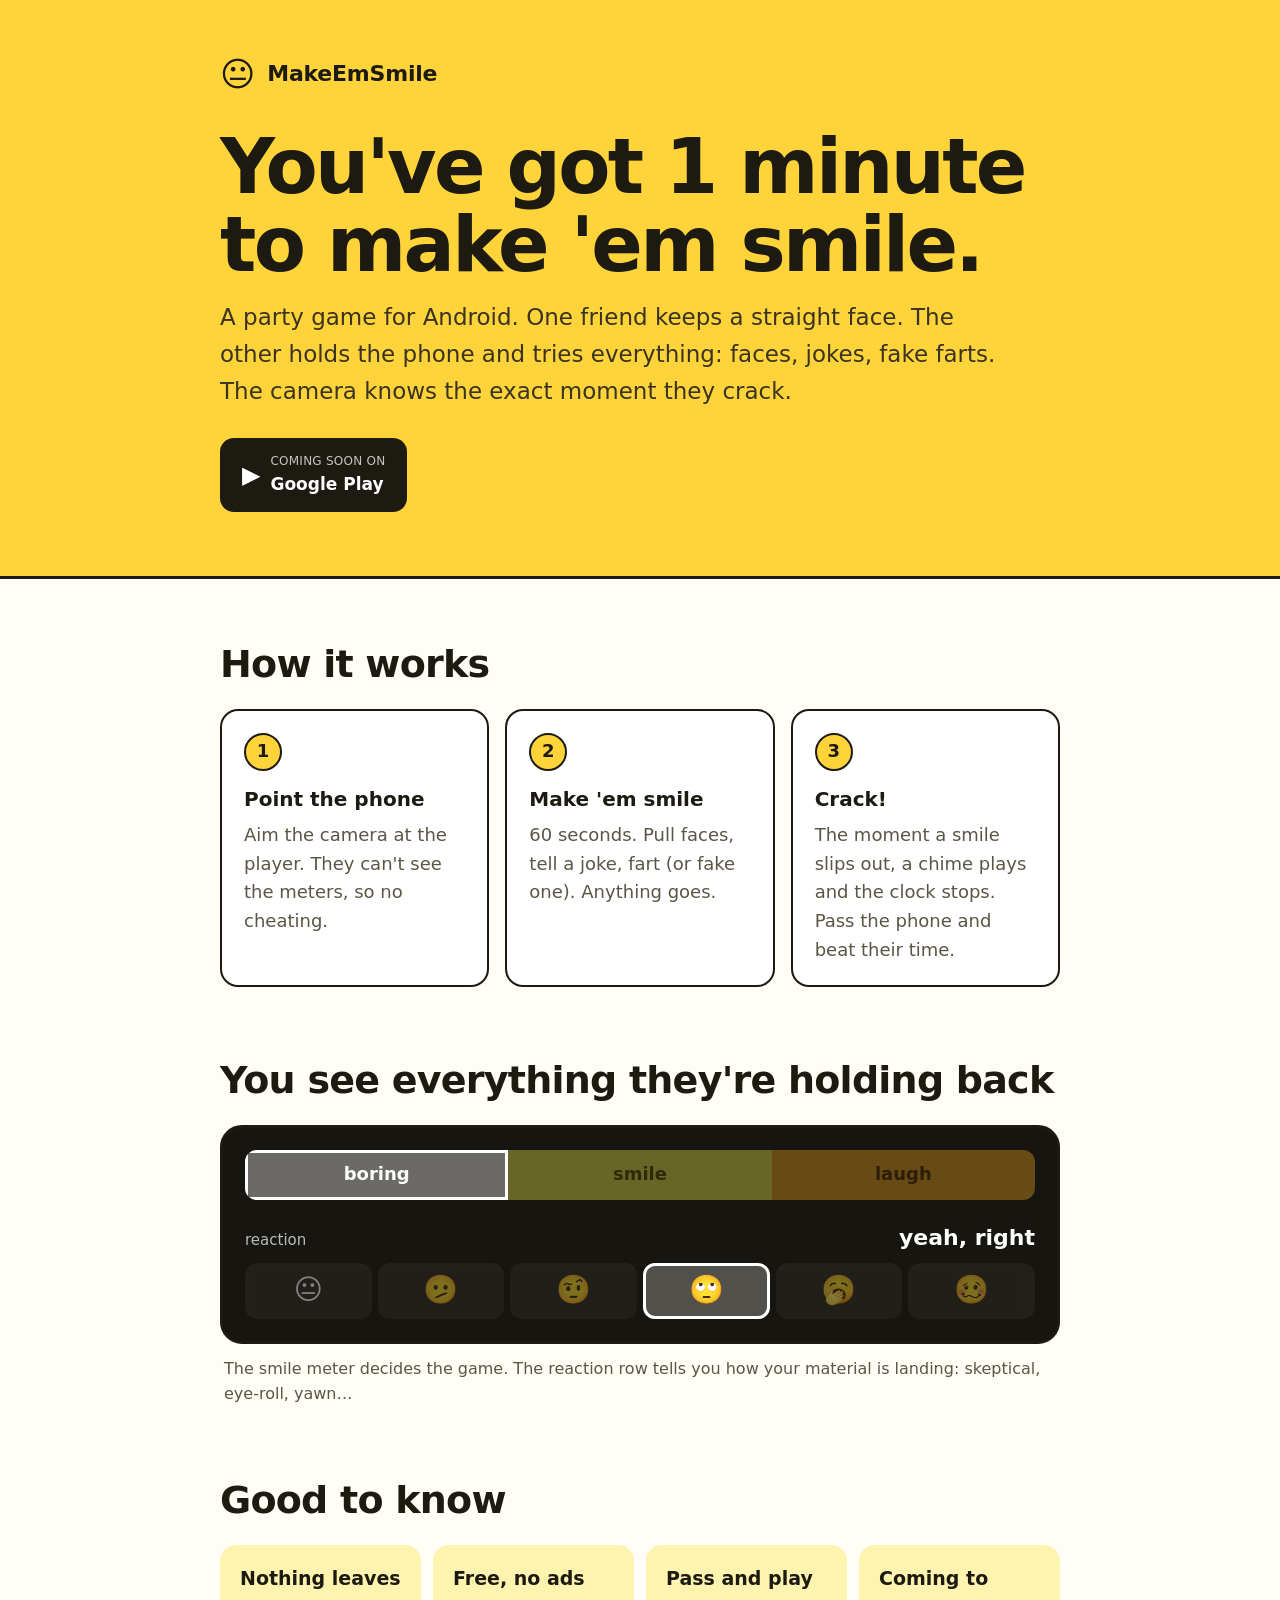
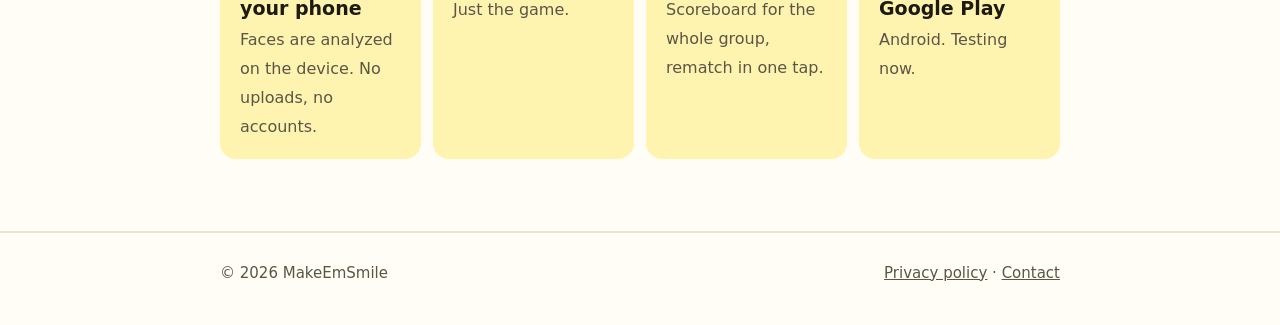
==== index.html @ d1c52751 "Add files via upload" ====
<!doctype html>
<html lang="en">
<head>
  <meta charset="utf-8">
  <meta name="viewport" content="width=device-width, initial-scale=1">
  <title>MakeEmSmile: you've got 1 minute to make 'em smile</title>
  <meta name="description" content="A party game for Android. A friend holds the phone and has one minute to make you smile. The camera knows the moment you crack.">
  <meta property="og:title" content="MakeEmSmile">
  <meta property="og:description" content="You've got 1 minute to make 'em smile. The camera knows the moment they crack.">
  <meta name="theme-color" content="#ffd43b">
  <link rel="icon" href="data:image/svg+xml,<svg xmlns='http://www.w3.org/2000/svg' viewBox='0 0 100 100'><text y='.9em' font-size='90'>😐</text></svg>">
  <link rel="stylesheet" href="/style.css">
</head>
<body>
  <header class="hero">
    <div class="wrap">
      <a class="logo" href="/"><span class="face">😐</span>MakeEmSmile</a>
      <h1>You've got 1 minute to make 'em smile.</h1>
      <p class="lead">A party game for Android. One friend keeps a straight face. The other holds the phone and tries everything: faces, jokes, fake farts. The camera knows the exact moment they crack.</p>
      <a class="badge" href="#get-it"><span class="play">▶</span><span><small>COMING SOON ON</small>Google Play</span></a>
    </div>
  </header>

  <main>
    <section class="wrap">
      <h2>How it works</h2>
      <ol class="steps">
        <li><h3>Point the phone</h3><p>Aim the camera at the player. They can't see the meters, so no cheating.</p></li>
        <li><h3>Make 'em smile</h3><p>60 seconds. Pull faces, tell a joke, fart (or fake one). Anything goes.</p></li>
        <li><h3>Crack!</h3><p>The moment a smile slips out, a chime plays and the clock stops. Pass the phone and beat their time.</p></li>
      </ol>
    </section>

    <section class="wrap">
      <h2>You see everything they're holding back</h2>
      <div class="meter" aria-label="Example of the in-game meters">
        <div class="bar"><span class="b">boring</span><span class="s">smile</span><span class="l">laugh</span></div>
        <div class="react-head"><span>reaction</span><strong>yeah, right</strong></div>
        <div class="emojis">
          <span>😐</span><span>🫤</span><span>🤨</span><span class="on">🙄</span><span>🥱</span><span>🥴</span>
        </div>
      </div>
      <p class="caption">The smile meter decides the game. The reaction row tells you how your material is landing: skeptical, eye-roll, yawn…</p>
    </section>

    <section class="wrap" id="get-it">
      <h2>Good to know</h2>
      <div class="facts">
        <div class="fact"><strong>Nothing leaves your phone</strong><span>Faces are analyzed on the device. No uploads, no accounts.</span></div>
        <div class="fact"><strong>Free, no ads</strong><span>Just the game.</span></div>
        <div class="fact"><strong>Pass and play</strong><span>Scoreboard for the whole group, rematch in one tap.</span></div>
        <div class="fact"><strong>Coming to Google Play</strong><span>Android. Testing now.</span></div>
      </div>
    </section>
  </main>

  <footer>
    <div class="wrap">
      <span>© 2026 MakeEmSmile</span>
      <span><a href="/privacy/">Privacy policy</a> · <a href="mailto:lashasadz@gmail.com">Contact</a></span>
    </div>
  </footer>
</body>
</html>
---- style.css ----
:root {
  --yellow: #ffd43b;
  --yellow-soft: #fff3b0;
  --ink: #1d1a12;
  --ink-soft: #5b5546;
  --paper: #fffdf5;
  --card: #ffffff;
  --line: #ece4c8;
}
* { box-sizing: border-box; }
html { -webkit-text-size-adjust: 100%; }
body {
  margin: 0;
  background: var(--paper);
  color: var(--ink);
  font: 18px/1.6 system-ui, -apple-system, "Segoe UI", Roboto, "Helvetica Neue", Arial, sans-serif;
}
a { color: inherit; }
.wrap { max-width: 880px; margin: 0 auto; padding: 0 20px; }

/* Hero */
.hero { background: var(--yellow); padding: 56px 0 64px; border-bottom: 3px solid var(--ink); }
.logo { display: inline-flex; align-items: center; gap: 12px; font-weight: 800; font-size: 22px; letter-spacing: -0.01em; text-decoration: none; }
.logo .face { font-size: 34px; line-height: 1; }
.hero h1 { font-size: clamp(40px, 9vw, 76px); line-height: 1.02; letter-spacing: -0.035em; margin: 34px 0 16px; font-weight: 850; }
.hero p.lead { font-size: clamp(19px, 3.2vw, 23px); max-width: 34em; margin: 0 0 28px; color: #3a3320; }
.badge {
  display: inline-flex; align-items: center; gap: 10px;
  background: var(--ink); color: #fff; text-decoration: none;
  padding: 14px 22px; border-radius: 14px; font-weight: 700; font-size: 17px;
}
.badge small { display: block; font-weight: 500; font-size: 12px; opacity: .75; letter-spacing: .02em; }
.badge .play { font-size: 24px; }

/* Sections */
section.wrap { padding-top: 64px; padding-bottom: 8px; }
h2 { font-size: clamp(28px, 5vw, 38px); letter-spacing: -0.02em; margin: 0 0 22px; line-height: 1.15; }
.steps { display: grid; grid-template-columns: repeat(auto-fit, minmax(230px, 1fr)); gap: 16px; padding: 0; margin: 0; list-style: none; counter-reset: step; }
.steps li { background: var(--card); border: 2px solid var(--ink); border-radius: 18px; padding: 22px 22px 20px; counter-increment: step; }
.steps li::before {
  content: counter(step); display: inline-grid; place-items: center;
  width: 34px; height: 34px; border-radius: 50%; background: var(--yellow); border: 2px solid var(--ink);
  font-weight: 800; margin-bottom: 12px;
}
.steps h3 { margin: 0 0 6px; font-size: 20px; }
.steps p { margin: 0; color: var(--ink-soft); }

/* Meter demo */
.meter { background: #17150f; color: #fff; border-radius: 22px; padding: 22px; border: 3px solid var(--ink); }
.bar { display: grid; grid-template-columns: 1fr 1fr 1fr; border-radius: 12px; overflow: hidden; height: 50px; font-weight: 800; font-size: 18px; }
.bar span { display: grid; place-items: center; }
.bar .b { background: #6b6a66; outline: 3px solid #fff; outline-offset: -3px; }
.bar .s { background: #ffff54; color: #5a5000; opacity: .35; }
.bar .l { background: #ffb020; color: #5a3000; opacity: .35; }
.react-head { display: flex; justify-content: space-between; align-items: baseline; margin: 20px 0 8px; }
.react-head span { color: #bbb; font-size: 15px; }
.react-head strong { font-size: 22px; }
.emojis { display: grid; grid-template-columns: repeat(6, 1fr); gap: 6px; }
.emojis span { display: grid; place-items: center; height: 56px; border-radius: 12px; background: rgba(255,255,255,.1); font-size: 28px; opacity: .45; }
.emojis span.on { opacity: 1; background: rgba(255,255,255,.25); outline: 3px solid #fff; outline-offset: -3px; }
.caption { color: var(--ink-soft); font-size: 16px; margin: 12px 4px 0; }

/* Facts */
.facts { display: grid; grid-template-columns: repeat(auto-fit, minmax(200px, 1fr)); gap: 12px; }
.fact { background: var(--yellow-soft); border-radius: 16px; padding: 18px 20px; }
.fact strong { display: block; font-size: 19px; margin-bottom: 2px; }
.fact span { color: var(--ink-soft); font-size: 16px; }

footer { margin-top: 64px; padding: 28px 0 40px; border-top: 2px solid var(--line); color: var(--ink-soft); font-size: 15px; }
footer .wrap { display: flex; flex-wrap: wrap; gap: 8px 24px; justify-content: space-between; }

/* Privacy page */
.doc { padding: 40px 0 0; }
.doc h1 { font-size: clamp(32px, 6vw, 46px); letter-spacing: -0.025em; line-height: 1.1; margin: 0 0 6px; }
.doc .updated { color: var(--ink-soft); margin: 0 0 30px; }
.doc h2 { font-size: 24px; margin: 34px 0 10px; }
.doc ul { padding-left: 22px; }
.doc li { margin: 6px 0; }
.topbar { background: var(--yellow); border-bottom: 3px solid var(--ink); padding: 16px 0; }

@media (max-width: 480px) {
  body { font-size: 17px; }
  .hero { padding: 40px 0 48px; }
  .emojis span { height: 48px; font-size: 24px; }
  .bar { font-size: 16px; height: 46px; }
}
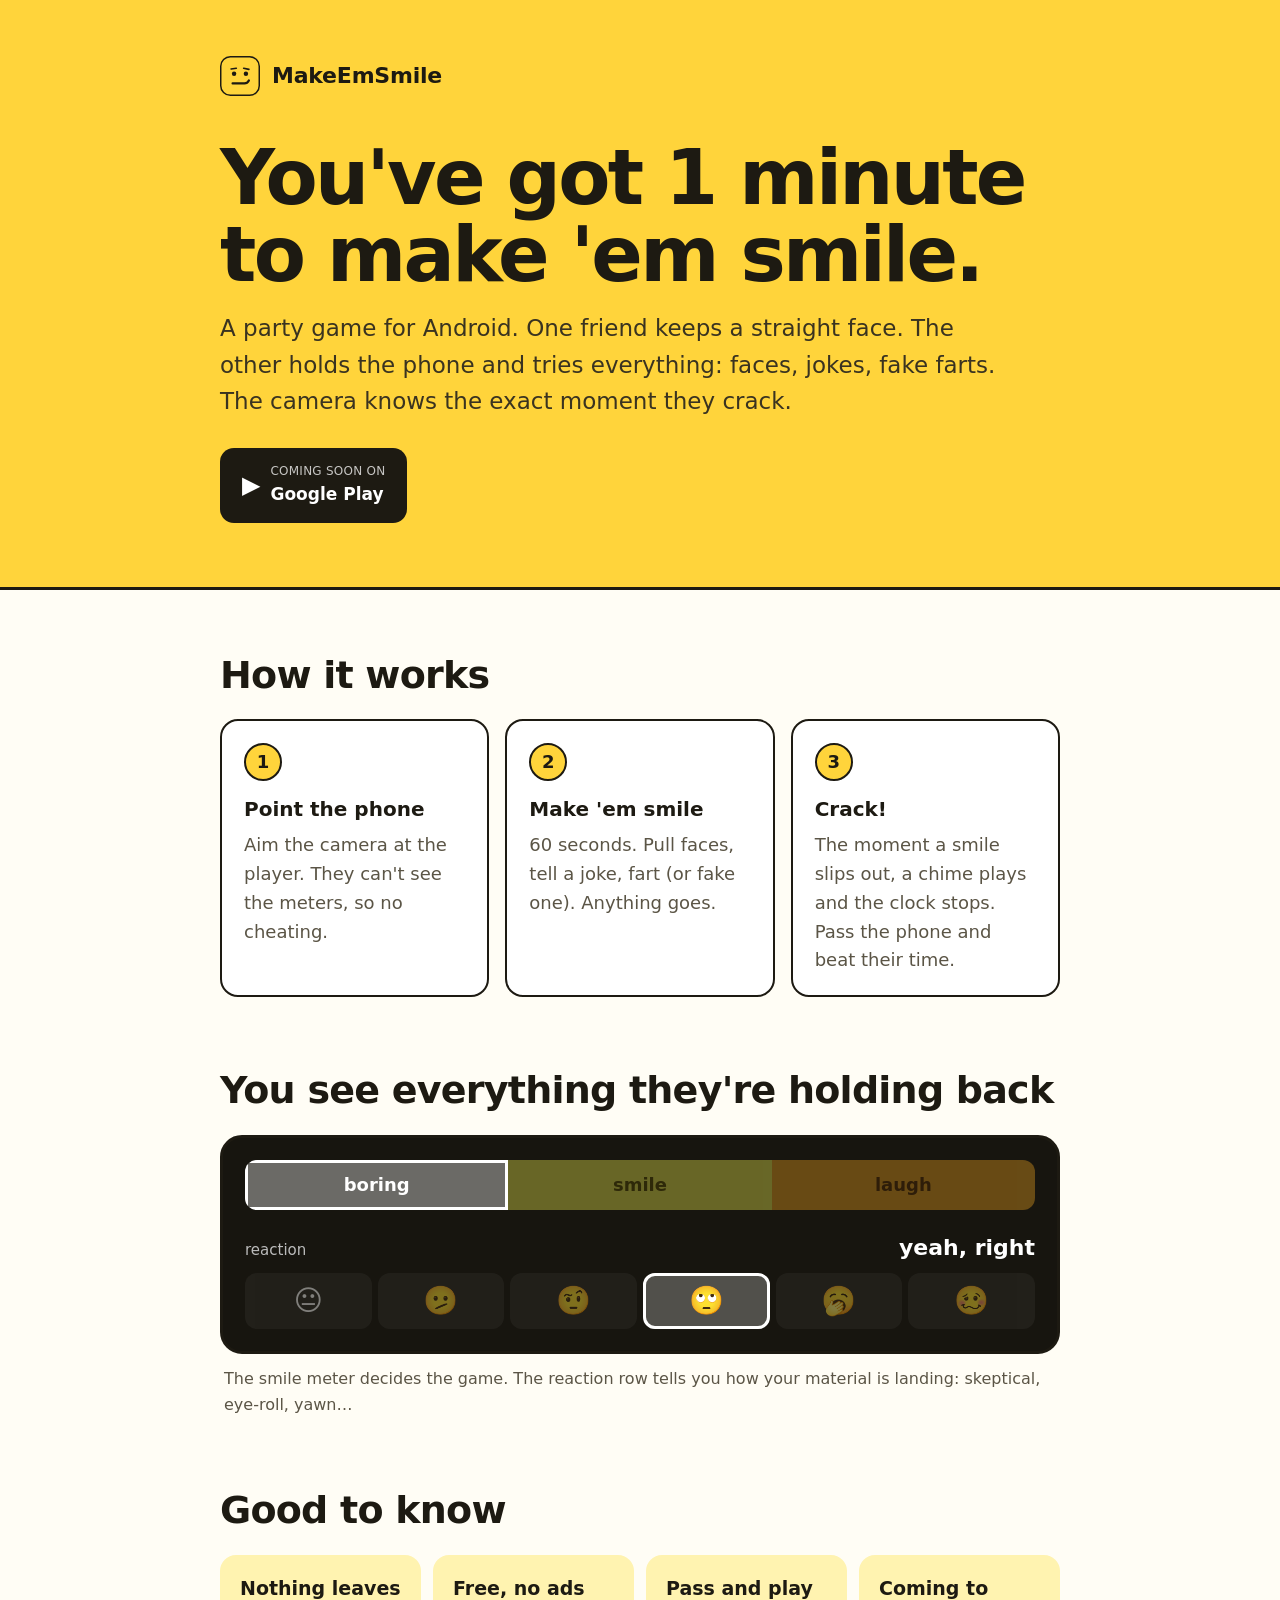
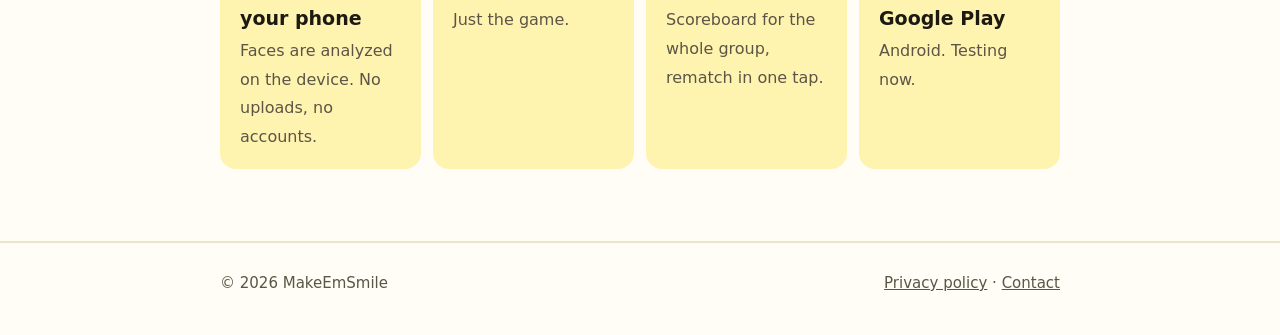
==== commit a7d3108d: "Add files via upload" ====
--- a/index.html
+++ b/index.html
@@ -7,14 +7,18 @@
   <meta name="description" content="A party game for Android. A friend holds the phone and has one minute to make you smile. The camera knows the moment you crack.">
   <meta property="og:title" content="MakeEmSmile">
   <meta property="og:description" content="You've got 1 minute to make 'em smile. The camera knows the moment they crack.">
+  <meta property="og:image" content="https://makeemsmile.app/og-image.png">
+  <meta property="og:url" content="https://makeemsmile.app/">
+  <meta name="twitter:card" content="summary_large_image">
   <meta name="theme-color" content="#ffd43b">
-  <link rel="icon" href="data:image/svg+xml,<svg xmlns='http://www.w3.org/2000/svg' viewBox='0 0 100 100'><text y='.9em' font-size='90'>😐</text></svg>">
+  <link rel="icon" href="/favicon.svg" type="image/svg+xml">
+  <link rel="apple-touch-icon" href="/apple-touch-icon.png">
   <link rel="stylesheet" href="/style.css">
 </head>
 <body>
   <header class="hero">
     <div class="wrap">
-      <a class="logo" href="/"><span class="face">😐</span>MakeEmSmile</a>
+      <a class="logo" href="/"><img class="face" src="/favicon.svg" alt="" width="40" height="40">MakeEmSmile</a>
       <h1>You've got 1 minute to make 'em smile.</h1>
       <p class="lead">A party game for Android. One friend keeps a straight face. The other holds the phone and tries everything: faces, jokes, fake farts. The camera knows the exact moment they crack.</p>
       <a class="badge" href="#get-it"><span class="play">▶</span><span><small>COMING SOON ON</small>Google Play</span></a>
--- a/style.css
+++ b/style.css
@@ -21,7 +21,7 @@
 /* Hero */
 .hero { background: var(--yellow); padding: 56px 0 64px; border-bottom: 3px solid var(--ink); }
 .logo { display: inline-flex; align-items: center; gap: 12px; font-weight: 800; font-size: 22px; letter-spacing: -0.01em; text-decoration: none; }
-.logo .face { font-size: 34px; line-height: 1; }
+.logo .face { width: 40px; height: 40px; display: block; }
 .hero h1 { font-size: clamp(40px, 9vw, 76px); line-height: 1.02; letter-spacing: -0.035em; margin: 34px 0 16px; font-weight: 850; }
 .hero p.lead { font-size: clamp(19px, 3.2vw, 23px); max-width: 34em; margin: 0 0 28px; color: #3a3320; }
 .badge {
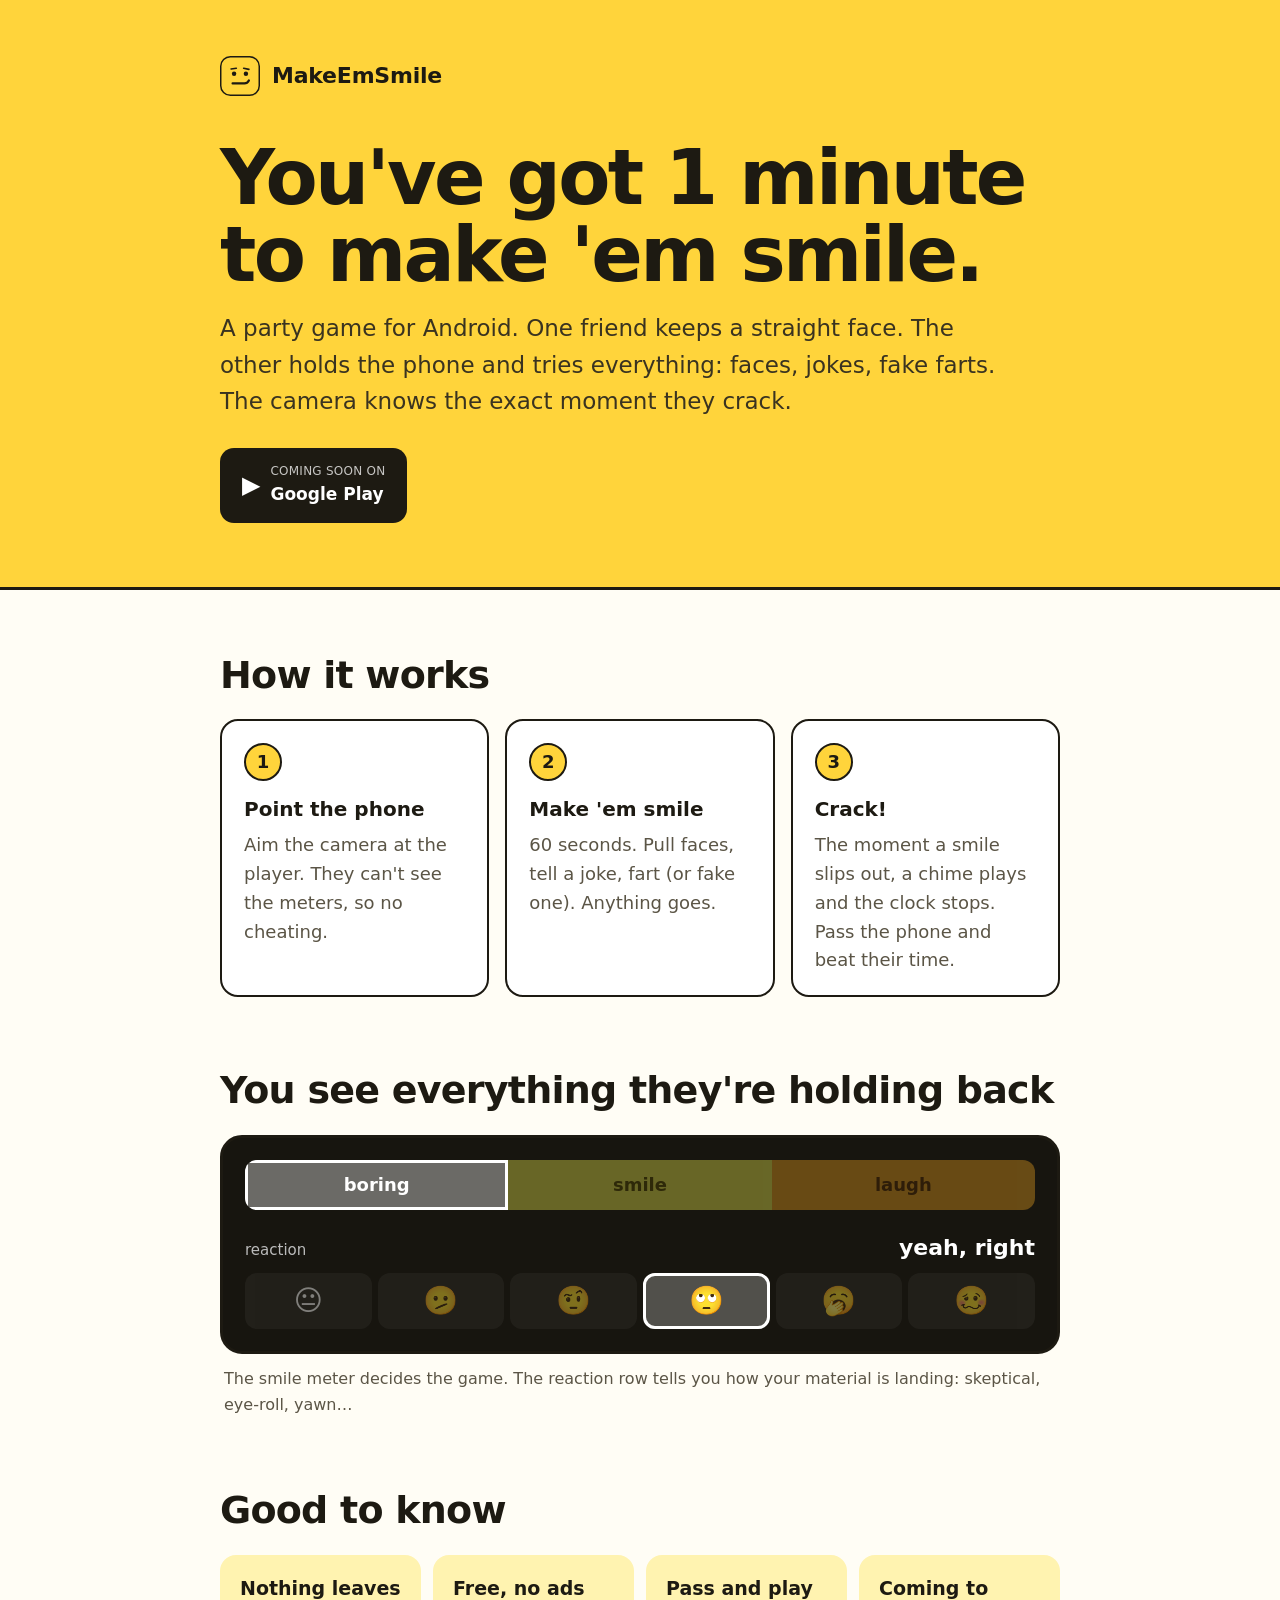
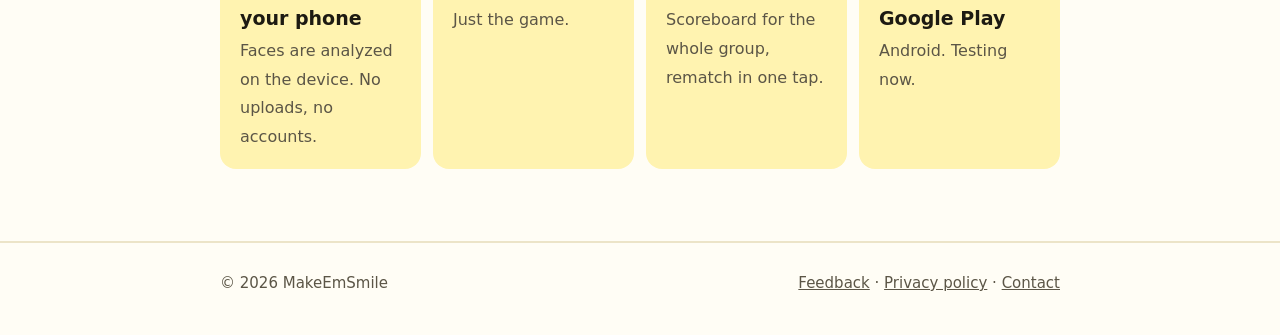
==== commit 3d93a2c0: "Add files via upload" ====
--- a/index.html
+++ b/index.html
@@ -61,7 +61,7 @@
   <footer>
     <div class="wrap">
       <span>© 2026 MakeEmSmile</span>
-      <span><a href="/privacy/">Privacy policy</a> · <a href="mailto:lashasadz@gmail.com">Contact</a></span>
+      <span><a href="/feedback/">Feedback</a> · <a href="/privacy/">Privacy policy</a> · <a href="mailto:lashasadz@gmail.com">Contact</a></span>
     </div>
   </footer>
 </body>
--- a/style.css
+++ b/style.css
@@ -70,7 +70,7 @@
 footer .wrap { display: flex; flex-wrap: wrap; gap: 8px 24px; justify-content: space-between; }
 
 /* Privacy page */
-.doc { padding: 40px 0 0; }
+.doc { padding-top: 40px; }
 .doc h1 { font-size: clamp(32px, 6vw, 46px); letter-spacing: -0.025em; line-height: 1.1; margin: 0 0 6px; }
 .doc .updated { color: var(--ink-soft); margin: 0 0 30px; }
 .doc h2 { font-size: 24px; margin: 34px 0 10px; }
@@ -84,3 +84,14 @@
   .emojis span { height: 48px; font-size: 24px; }
   .bar { font-size: 16px; height: 46px; }
 }
+
+/* Feedback page */
+.votes { display: grid; grid-template-columns: repeat(3, 1fr); gap: 12px; margin: 8px 0 0; }
+.vote {
+  display: flex; flex-direction: column; align-items: center; gap: 6px;
+  background: var(--card); border: 2px solid var(--ink); border-radius: 18px;
+  padding: 18px 8px; text-decoration: none; font-weight: 700; font-size: 17px;
+}
+.vote span { font-size: 44px; line-height: 1; }
+.vote:hover, .vote:focus-visible { background: var(--yellow); }
+.form-frame { width: 100%; height: 1100px; border: 0; border-radius: 16px; background: var(--card); }
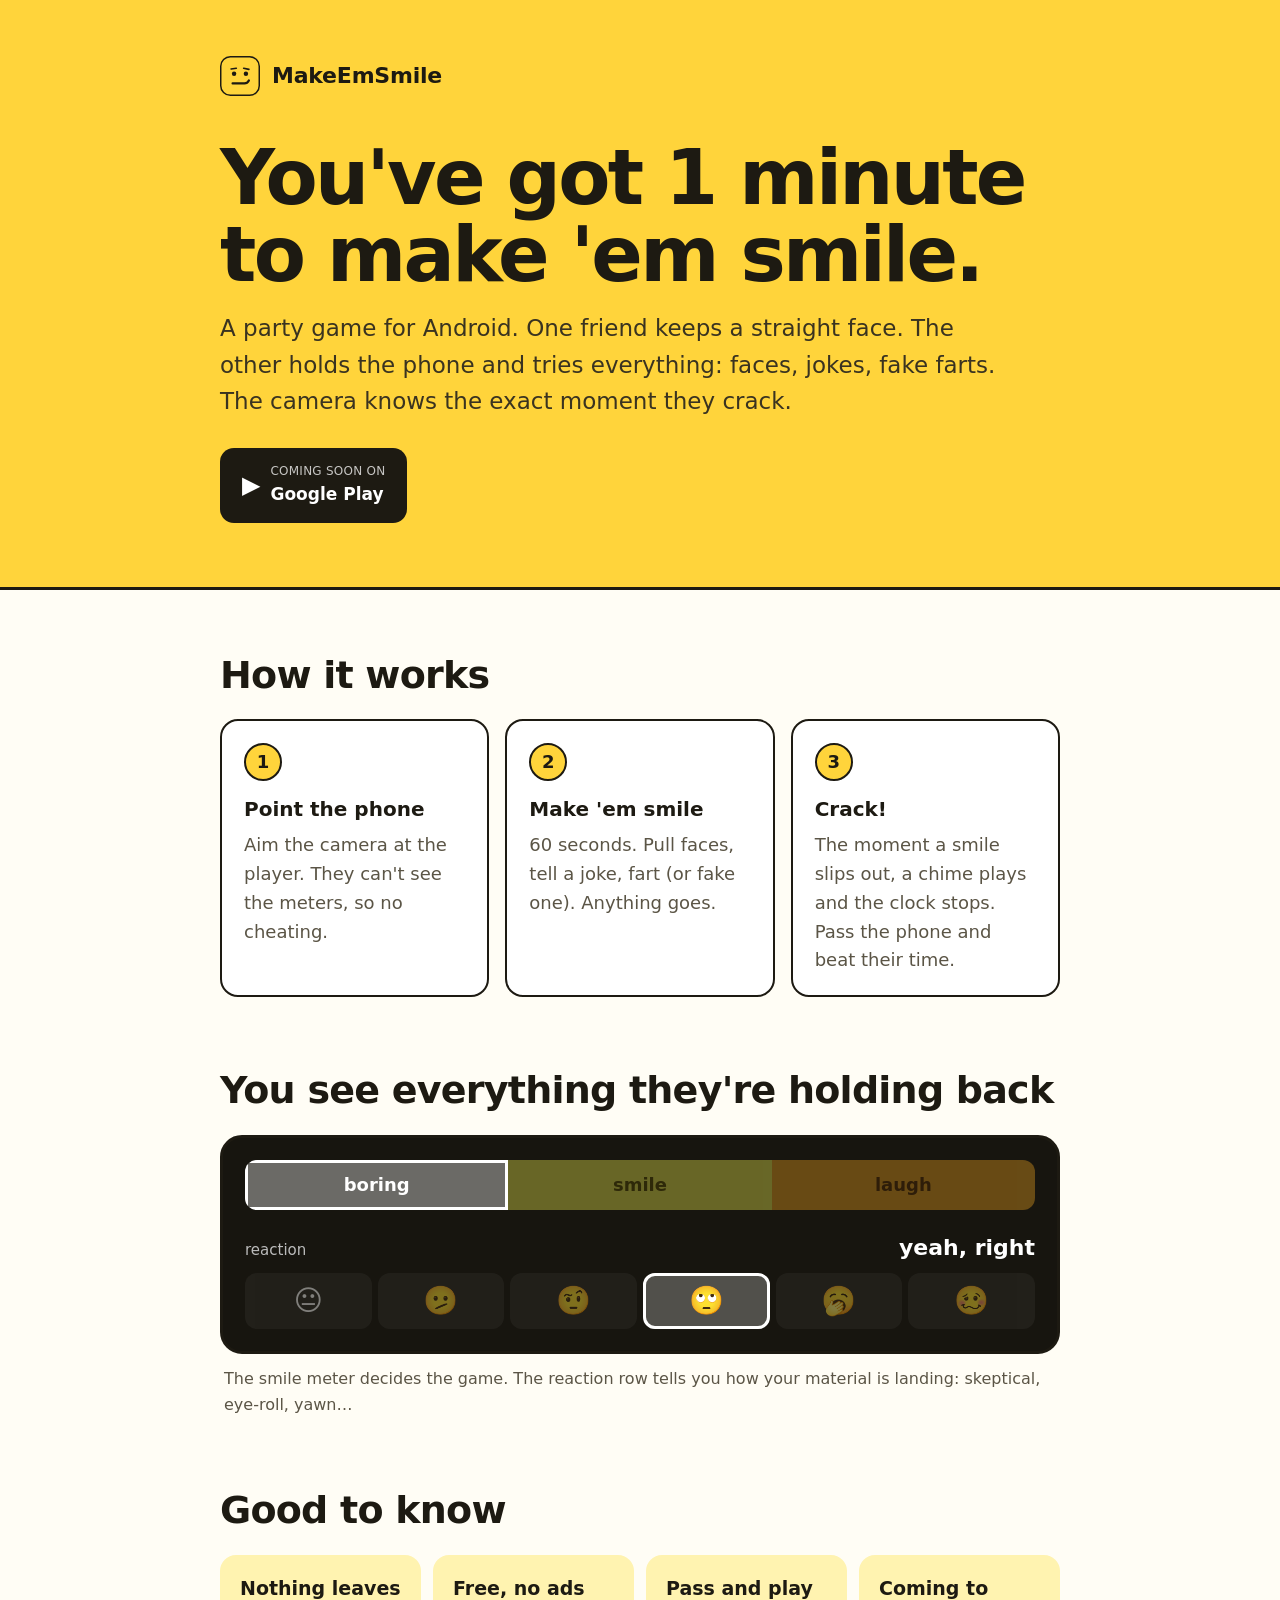
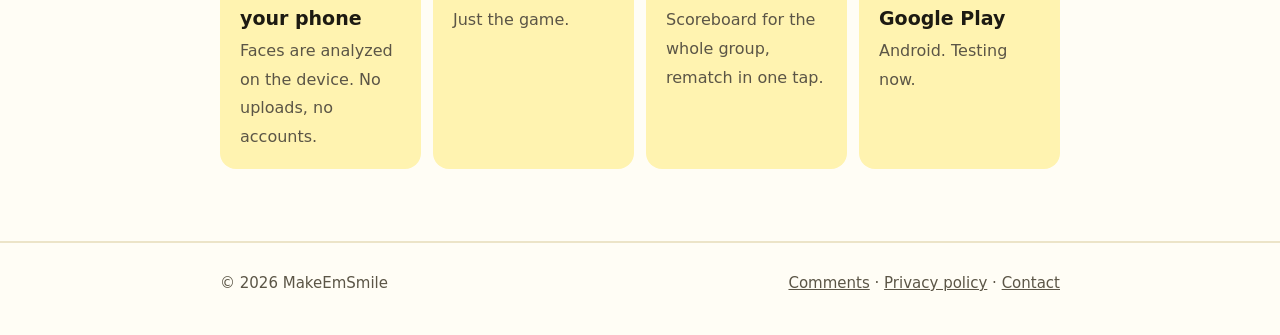
==== commit 120bf0be: "Add files via upload" ====
--- a/index.html
+++ b/index.html
@@ -61,7 +61,7 @@
   <footer>
     <div class="wrap">
       <span>© 2026 MakeEmSmile</span>
-      <span><a href="/feedback/">Feedback</a> · <a href="/privacy/">Privacy policy</a> · <a href="mailto:lashasadz@gmail.com">Contact</a></span>
+      <span><a href="/feedback/">Comments</a> · <a href="/privacy/">Privacy policy</a> · <a href="mailto:lashasadz@gmail.com">Contact</a></span>
     </div>
   </footer>
 </body>
--- a/style.css
+++ b/style.css
@@ -85,13 +85,42 @@
   .bar { font-size: 16px; height: 46px; }
 }
 
-/* Feedback page */
-.votes { display: grid; grid-template-columns: repeat(3, 1fr); gap: 12px; margin: 8px 0 0; }
-.vote {
-  display: flex; flex-direction: column; align-items: center; gap: 6px;
-  background: var(--card); border: 2px solid var(--ink); border-radius: 18px;
-  padding: 18px 8px; text-decoration: none; font-weight: 700; font-size: 17px;
+/* Comments page */
+.cform { background: var(--card); border: 2px solid var(--ink); border-radius: 20px; padding: 20px; }
+.verdicts { border: 0; padding: 0; margin: 0 0 14px; display: grid; grid-template-columns: repeat(3, 1fr); gap: 10px; }
+.verdicts legend { font-weight: 700; margin-bottom: 10px; padding: 0; }
+.verdict {
+  position: relative; display: flex; flex-direction: column; align-items: center; gap: 4px;
+  border: 2px solid var(--line); border-radius: 16px; padding: 12px 4px; cursor: pointer;
+  font-weight: 700; font-size: 16px; text-align: center;
 }
-.vote span { font-size: 44px; line-height: 1; }
-.vote:hover, .vote:focus-visible { background: var(--yellow); }
-.form-frame { width: 100%; height: 1100px; border: 0; border-radius: 16px; background: var(--card); }
+.verdict .em { font-size: 38px; line-height: 1; }
+.verdict input { position: absolute; opacity: 0; pointer-events: none; }
+.verdict:has(input:checked) { border-color: var(--ink); background: var(--yellow); }
+.verdict:has(input:focus-visible) { outline: 3px solid var(--ink); outline-offset: 2px; }
+.field { display: block; font-weight: 700; margin-top: 12px; }
+.field .opt { font-weight: 400; color: var(--ink-soft); }
+.field input, .field textarea {
+  display: block; width: 100%; margin-top: 6px; font: inherit; font-weight: 400; color: var(--ink);
+  border: 2px solid var(--line); border-radius: 12px; padding: 10px 12px; background: var(--paper);
+}
+.field input:focus, .field textarea:focus { outline: none; border-color: var(--ink); }
+.field textarea { resize: vertical; min-height: 110px; }
+.trap { position: absolute; left: -9999px; width: 1px; height: 1px; overflow: hidden; }
+.form-row { display: flex; flex-wrap: wrap; align-items: center; gap: 10px 16px; margin-top: 16px; }
+.send {
+  font: inherit; font-weight: 800; background: var(--ink); color: #fff; border: 0;
+  border-radius: 14px; padding: 12px 22px; cursor: pointer;
+}
+.send:disabled { opacity: .6; cursor: default; }
+.msg { font-size: 16px; }
+.msg.err { color: #b42318; }
+.msg.ok { color: #1a7f37; }
+.tally { margin: 28px 0 4px; font-size: 20px; font-weight: 700; white-space: pre; }
+.clist { list-style: none; padding: 0; margin: 12px 0 0; }
+.citem { display: flex; gap: 14px; padding: 16px 0; border-bottom: 2px solid var(--line); }
+.cem { font-size: 34px; line-height: 1.1; flex: none; }
+.cbody { min-width: 0; }
+.chead { display: flex; flex-wrap: wrap; gap: 4px 10px; align-items: baseline; }
+.cwhen { color: var(--ink-soft); font-size: 14px; }
+.cbody p { margin: 4px 0 0; white-space: pre-wrap; overflow-wrap: anywhere; }
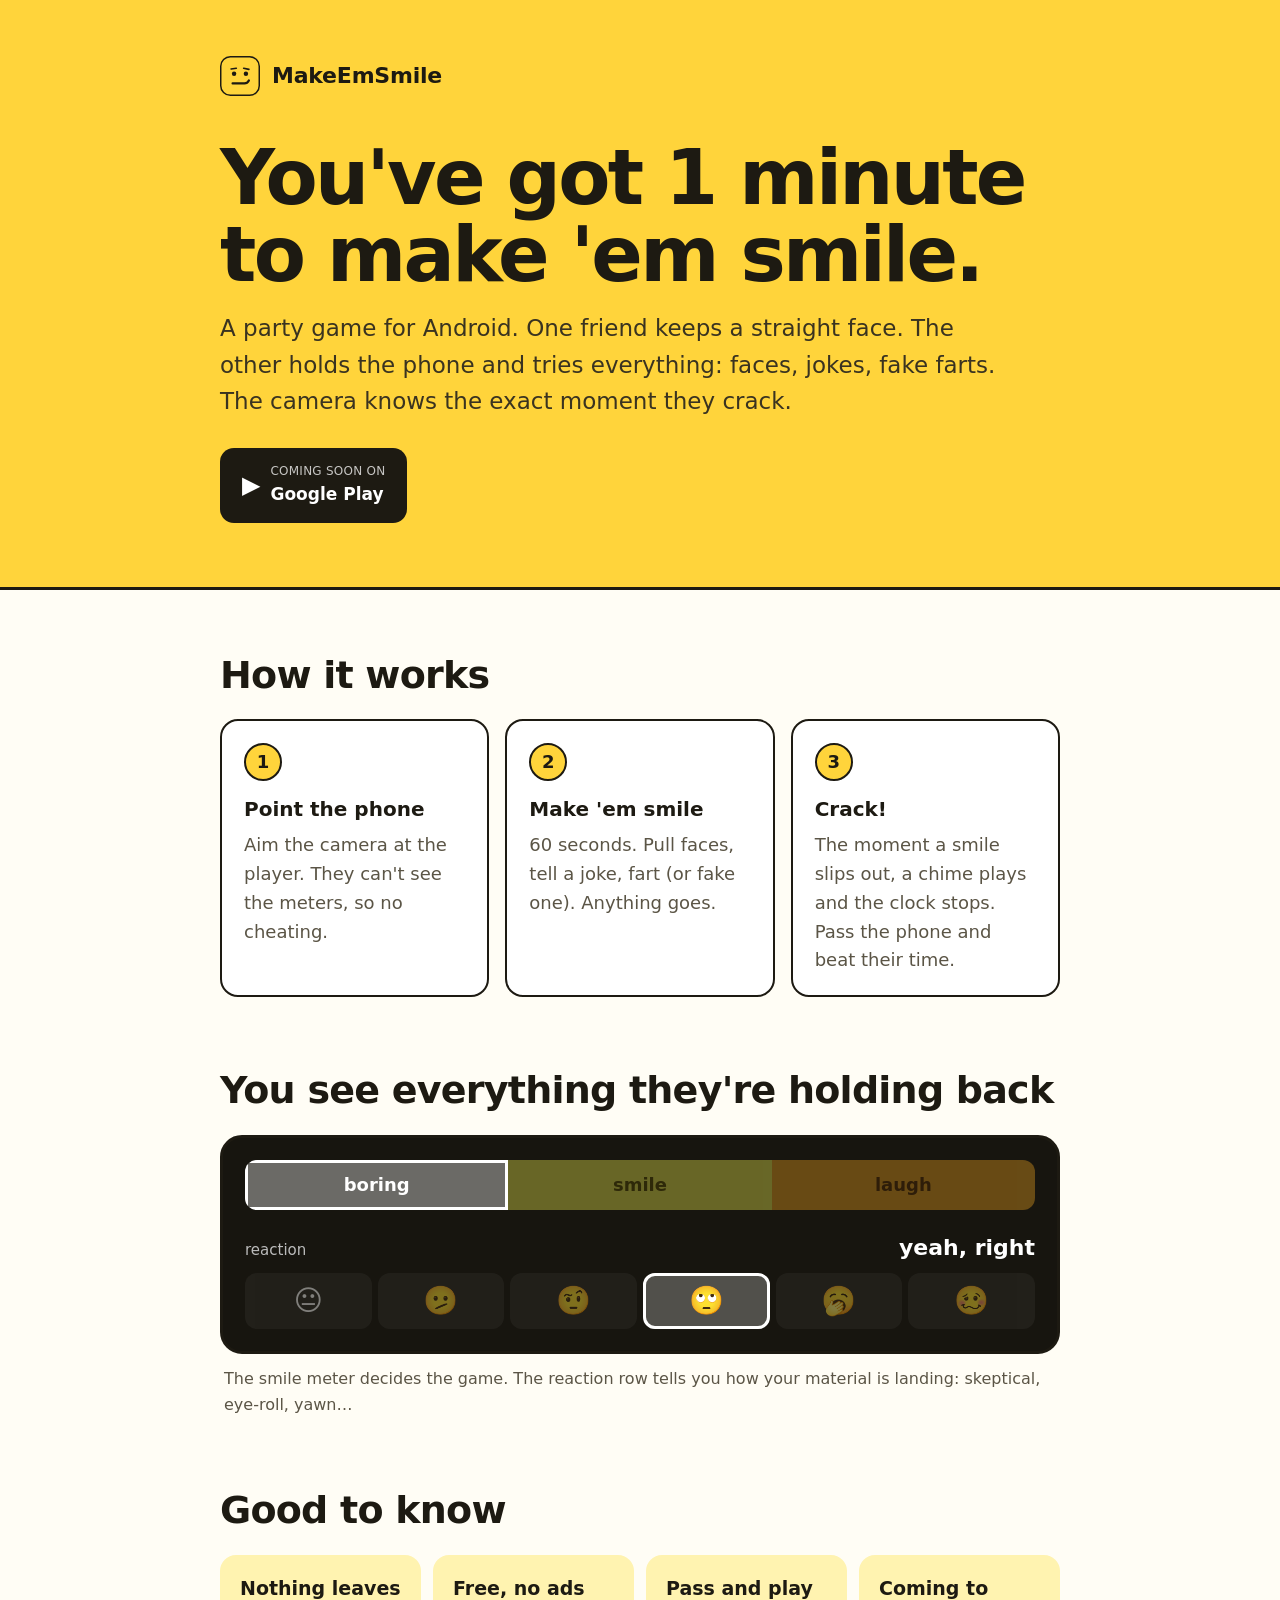
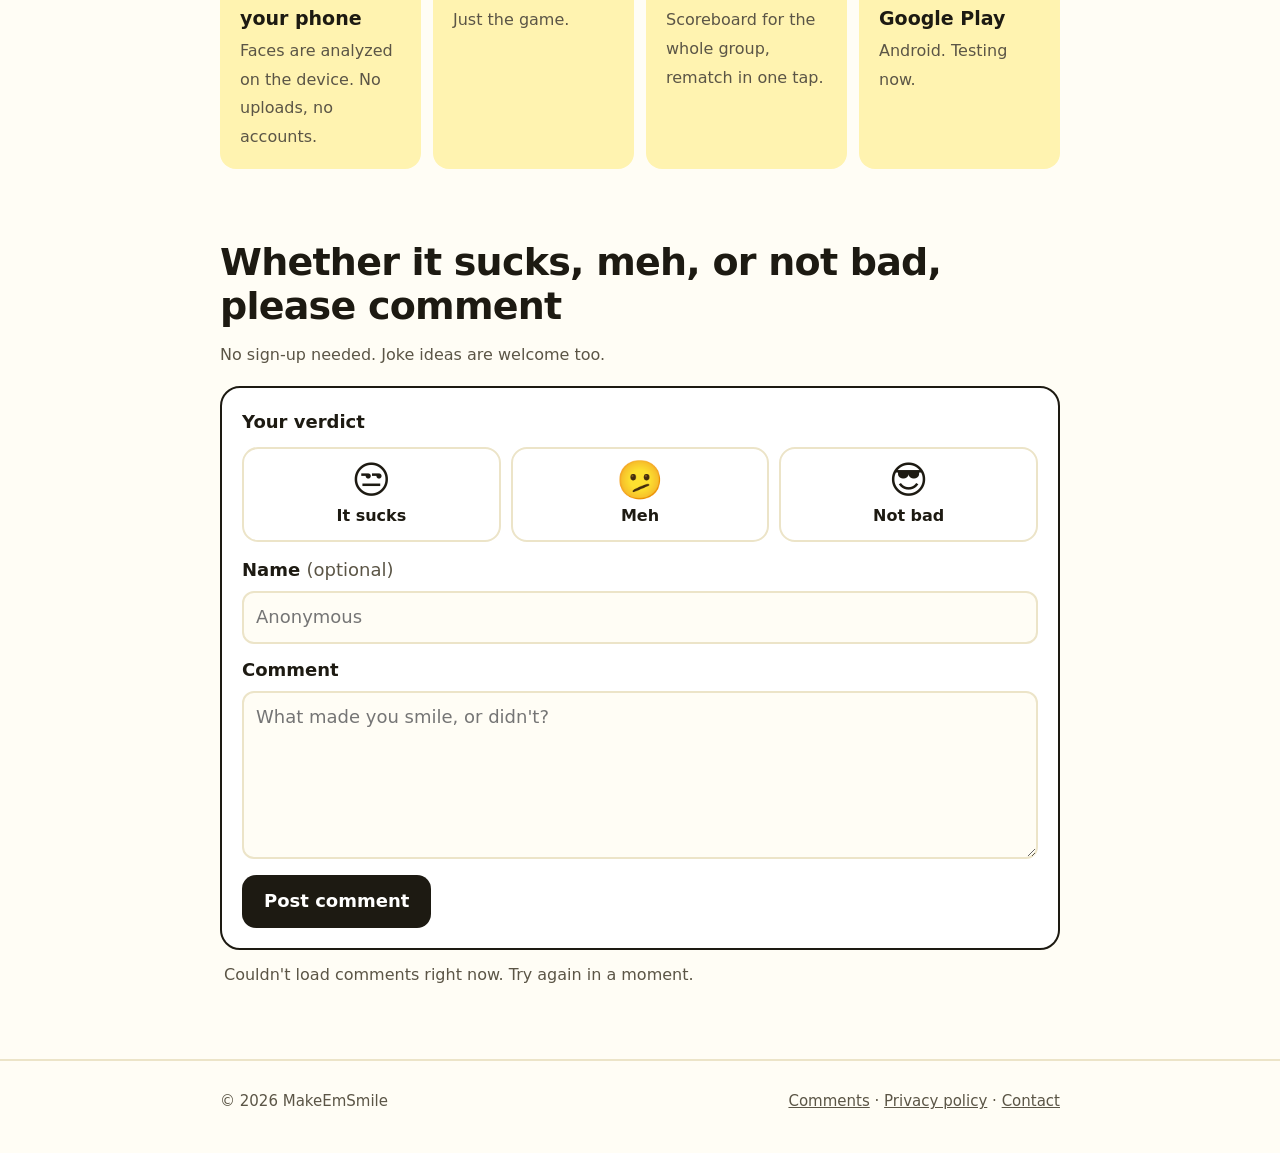
==== commit 43059ac5: "Add files via upload" ====
--- a/index.html
+++ b/index.html
@@ -13,7 +13,7 @@
   <meta name="theme-color" content="#ffd43b">
   <link rel="icon" href="/favicon.svg" type="image/svg+xml">
   <link rel="apple-touch-icon" href="/apple-touch-icon.png">
-  <link rel="stylesheet" href="/style.css">
+  <link rel="stylesheet" href="/style.css?v=3">
 </head>
 <body>
   <header class="hero">
@@ -56,13 +56,47 @@
         <div class="fact"><strong>Coming to Google Play</strong><span>Android. Testing now.</span></div>
       </div>
     </section>
+
+    <!-- Comments. The data-api link is the Google Apps Script web app (ends in /exec). -->
+    <section class="wrap" id="comments" data-api="https://script.google.com/macros/s/AKfycbzPZczwHnDds8K9BCHc-tvMyIBIgN2KjBHqx41k2qn3F754qS2wrfbFpDPcGqp_otEtnQ/exec">
+      <h2>Whether it sucks, meh, or not bad, please comment</h2>
+      <p class="caption" style="margin:-8px 0 18px">No sign-up needed. Joke ideas are welcome too.</p>
+
+      <form class="cform" id="cform" novalidate>
+        <fieldset class="verdicts">
+          <legend>Your verdict</legend>
+          <label class="verdict"><input type="radio" name="verdict" value="sucks"><span class="em">😒</span>It sucks</label>
+          <label class="verdict"><input type="radio" name="verdict" value="meh"><span class="em">🫤</span>Meh</label>
+          <label class="verdict"><input type="radio" name="verdict" value="notbad"><span class="em">😎</span>Not bad</label>
+        </fieldset>
+        <label class="field">Name <span class="opt">(optional)</span>
+          <input type="text" name="name" maxlength="40" autocomplete="nickname" placeholder="Anonymous">
+        </label>
+        <label class="field">Comment
+          <textarea name="comment" maxlength="1000" rows="5" placeholder="What made you smile, or didn't?"></textarea>
+        </label>
+        <!-- Spam-bot trap: invisible to people, even without the stylesheet. -->
+        <div aria-hidden="true" style="position:absolute;left:-9999px;top:auto;width:1px;height:1px;overflow:hidden">
+          <input type="text" name="website" tabindex="-1" autocomplete="off">
+        </div>
+        <div class="form-row">
+          <button type="submit" class="send">Post comment</button>
+          <span class="msg" id="cmsg" role="status"></span>
+        </div>
+      </form>
+
+      <div class="tally" id="tally" hidden></div>
+      <ol class="clist" id="clist" aria-live="polite"></ol>
+      <p class="caption" id="cstate"></p>
+    </section>
   </main>
 
   <footer>
     <div class="wrap">
       <span>© 2026 MakeEmSmile</span>
-      <span><a href="/feedback/">Comments</a> · <a href="/privacy/">Privacy policy</a> · <a href="mailto:lashasadz@gmail.com">Contact</a></span>
+      <span><a href="/#comments">Comments</a> · <a href="/privacy/">Privacy policy</a> · <a href="mailto:lashasadz@gmail.com">Contact</a></span>
     </div>
   </footer>
+  <script src="/comments.js?v=3" defer></script>
 </body>
 </html>
--- a/style.css
+++ b/style.css
@@ -86,7 +86,7 @@
 }
 
 /* Comments page */
-.cform { background: var(--card); border: 2px solid var(--ink); border-radius: 20px; padding: 20px; }
+.cform { position: relative; background: var(--card); border: 2px solid var(--ink); border-radius: 20px; padding: 20px; }
 .verdicts { border: 0; padding: 0; margin: 0 0 14px; display: grid; grid-template-columns: repeat(3, 1fr); gap: 10px; }
 .verdicts legend { font-weight: 700; margin-bottom: 10px; padding: 0; }
 .verdict {
@@ -124,3 +124,4 @@
 .chead { display: flex; flex-wrap: wrap; gap: 4px 10px; align-items: baseline; }
 .cwhen { color: var(--ink-soft); font-size: 14px; }
 .cbody p { margin: 4px 0 0; white-space: pre-wrap; overflow-wrap: anywhere; }
+html { scroll-behavior: smooth; }
